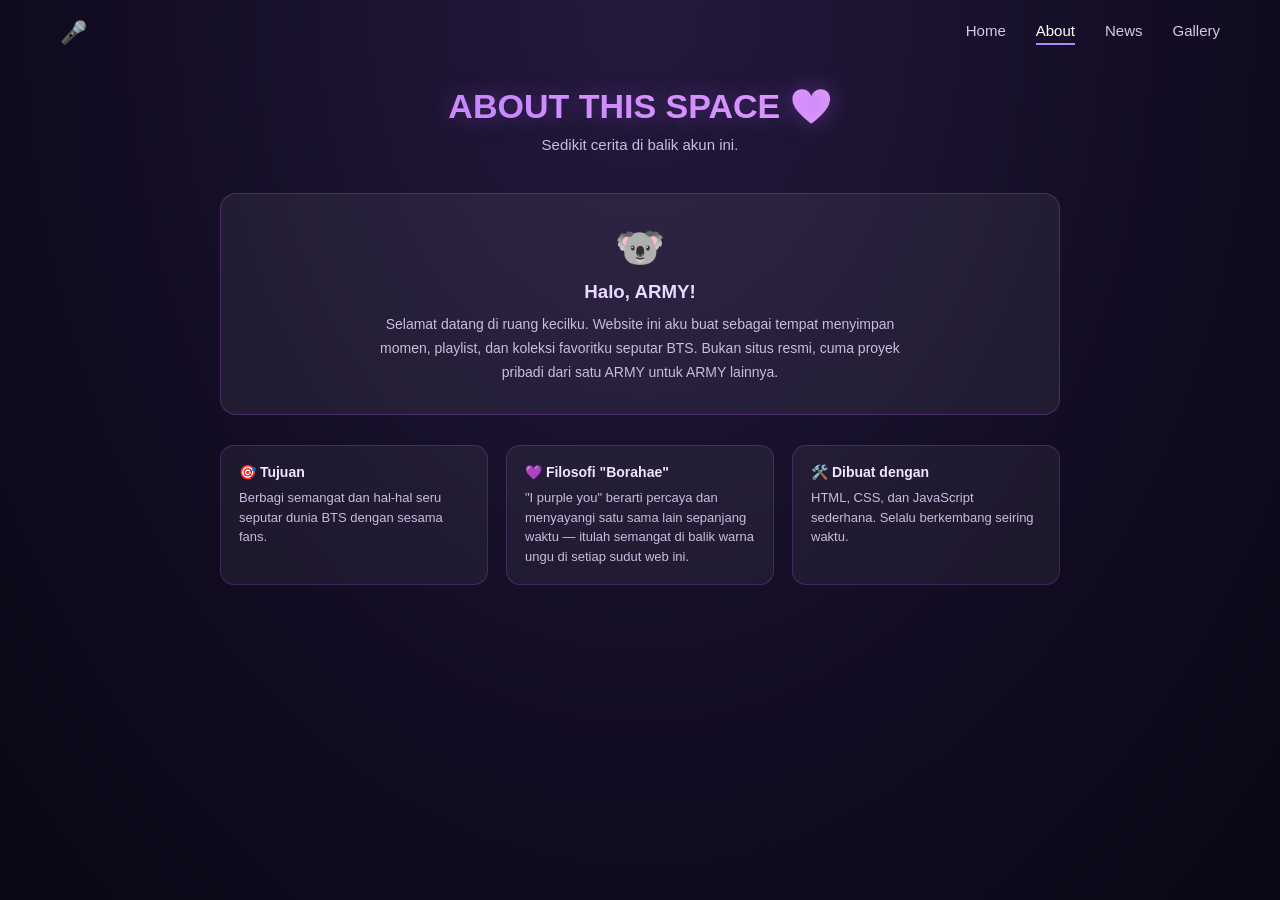
==== about.html @ 941690b8 "Add files via upload" ====
<!DOCTYPE html>
<html lang="id">
<head>
<meta charset="UTF-8">
<meta name="viewport" content="width=device-width, initial-scale=1.0">
<title>About - My ARMY Space</title>
<link rel="stylesheet" href="style.css">
</head>
<body>

  <!-- NAVBAR -->
  <header class="navbar">
    <div class="logo">🎤</div>
    <nav class="nav-links">
      <a href="index.html">Home</a>
      <a href="about.html" class="active">About</a>
      <a href="#">News</a>
      <a href="gallery.html">Gallery</a>
    </nav>
  </header>

  <main class="container">

    <section class="hero">
      <h1>ABOUT THIS SPACE <span>💜</span></h1>
      <p class="subtitle">Sedikit cerita di balik akun ini.</p>
    </section>

    <section class="about-section">
      <div class="about-card">
        <div class="about-avatar">🐨</div>
        <h3>Halo, ARMY!</h3>
        <p>
          Selamat datang di ruang kecilku. Website ini aku buat sebagai tempat menyimpan
          momen, playlist, dan koleksi favoritku seputar BTS. Bukan situs resmi,
          cuma proyek pribadi dari satu ARMY untuk ARMY lainnya.
        </p>
      </div>

      <div class="about-grid">
        <div class="about-item">
          <h4>🎯 Tujuan</h4>
          <p>Berbagi semangat dan hal-hal seru seputar dunia BTS dengan sesama fans.</p>
        </div>
        <div class="about-item">
          <h4>💜 Filosofi "Borahae"</h4>
          <p>"I purple you" berarti percaya dan menyayangi satu sama lain sepanjang waktu — itulah semangat di balik warna ungu di setiap sudut web ini.</p>
        </div>
        <div class="about-item">
          <h4>🛠️ Dibuat dengan</h4>
          <p>HTML, CSS, dan JavaScript sederhana. Selalu berkembang seiring waktu.</p>
        </div>
      </div>
    </section>

  </main>

  <script src="script.js"></script>
</body>
</html>
---- style.css ----
* {
  margin: 0;
  padding: 0;
  box-sizing: border-box;
  font-family: 'Segoe UI', Tahoma, sans-serif;
}

body {
  background: radial-gradient(ellipse at top, #241a3d 0%, #120c22 60%, #0a0714 100%);
  color: #fff;
  min-height: 100vh;
}

/* NAVBAR */
.navbar {
  display: flex;
  align-items: center;
  justify-content: space-between;
  padding: 20px 60px;
}

.logo {
  font-size: 22px;
}

.nav-links {
  display: flex;
  gap: 30px;
}

.nav-links a {
  color: #d4c9f0;
  text-decoration: none;
  font-size: 15px;
  transition: color 0.2s;
}

.nav-links a:hover,
.nav-links a.active {
  color: #fff;
  border-bottom: 2px solid #a78bfa;
  padding-bottom: 4px;
}

/* CONTAINER */
.container {
  max-width: 900px;
  margin: 0 auto;
  padding: 20px 30px 60px;
}

/* HERO */
.hero {
  text-align: center;
  margin-bottom: 40px;
}

.hero h1 {
  font-size: 34px;
  background: linear-gradient(90deg, #c084fc, #f0abfc);
  -webkit-background-clip: text;
  background-clip: text;
  color: transparent;
  text-shadow: 0 0 25px rgba(168, 85, 247, 0.4);
}

.subtitle {
  margin-top: 10px;
  color: #c9bce0;
  font-size: 15px;
}

/* MUSIC PLAYER */
.music-player {
  margin-bottom: 30px;
}

.player-box {
  display: flex;
  align-items: center;
  justify-content: space-between;
  background: rgba(255,255,255,0.06);
  border: 1px solid rgba(168, 85, 247, 0.35);
  border-radius: 50px;
  padding: 10px 20px;
  max-width: 400px;
  margin: 0 auto;
}

.player-info {
  display: flex;
  align-items: center;
  gap: 12px;
}

.music-icon {
  font-size: 20px;
}

.music-cover {
  width: 36px;
  height: 36px;
  border-radius: 50%;
  object-fit: cover;
  border: 1px solid rgba(168, 85, 247, 0.5);
}

.song-title {
  font-size: 13px;
  font-weight: bold;
  color: #f0e6ff;
}

.song-artist {
  font-size: 11px;
  color: #c9bce0;
}

.play-btn {
  background: rgba(168, 85, 247, 0.5);
  border: none;
  color: #fff;
  width: 34px;
  height: 34px;
  border-radius: 50%;
  cursor: pointer;
  font-size: 13px;
  transition: background 0.2s;
}

.play-btn:hover {
  background: rgba(168, 85, 247, 0.8);
}

/* SLIDER */
.slider-header h3 {
  letter-spacing: 1px;
  color: #e9d8ff;
  margin-bottom: 12px;
  font-size: 14px;
}

.slider {
  position: relative;
  border-radius: 16px;
  overflow: hidden;
  box-shadow: 0 0 30px rgba(168, 85, 247, 0.35);
  border: 1px solid rgba(168, 85, 247, 0.4);
}

.slide-track {
  display: flex;
  transition: transform 0.5s ease-in-out;
}

.slide {
  min-width: 100%;
  height: 500px;
  display: flex;
  align-items: center;
  justify-content: center;
  font-size: 20px;
  font-weight: bold;
  color: rgba(255,255,255,0.85);
  overflow: hidden;
  background-size: cover;
  background-position: center;
}

.slide img {
  width: 100%;
  height: 100%;
  object-fit: cover;
  display: block;
}

.arrow {
  position: absolute;
  top: 50%;
  transform: translateY(-50%);
  background: rgba(0,0,0,0.35);
  border: none;
  color: #fff;
  font-size: 18px;
  padding: 10px 14px;
  cursor: pointer;
  border-radius: 50%;
  z-index: 5;
}

.arrow-left { left: 12px; }
.arrow-right { right: 12px; }
.arrow:hover { background: rgba(0,0,0,0.6); }

.dots {
  display: flex;
  justify-content: center;
  gap: 8px;
  margin-top: 14px;
}

.dot {
  width: 8px;
  height: 8px;
  border-radius: 50%;
  background: rgba(255,255,255,0.3);
  cursor: pointer;
  transition: background 0.2s;
}

.dot.active {
  background: #c084fc;
}

/* HUB */
.hub-section {
  margin-top: 50px;
}

.hub-section > h3 {
  color: #e9d8ff;
  letter-spacing: 1px;
  margin-bottom: 16px;
  font-size: 14px;
}

.hub-cards {
  display: grid;
  grid-template-columns: repeat(3, 1fr);
  gap: 18px;
}

.card {
  background: rgba(255,255,255,0.06);
  border: 1px solid rgba(168, 85, 247, 0.3);
  border-radius: 14px;
  padding: 20px;
  text-align: left;
}

.card-icon {
  font-size: 22px;
  margin-bottom: 8px;
}

.card h4 {
  font-size: 15px;
  margin-bottom: 6px;
}

.card p {
  font-size: 13px;
  color: #c9bce0;
  margin-bottom: 16px;
}

.btn {
  background: rgba(168, 85, 247, 0.25);
  border: 1px solid rgba(168, 85, 247, 0.6);
  color: #fff;
  padding: 8px 16px;
  border-radius: 20px;
  font-size: 12px;
  cursor: pointer;
  transition: background 0.2s;
}

.btn:hover {
  background: rgba(168, 85, 247, 0.5);
}

/* ABOUT PAGE */
.about-card {
  background: rgba(255,255,255,0.06);
  border: 1px solid rgba(168, 85, 247, 0.3);
  border-radius: 16px;
  padding: 30px;
  text-align: center;
  margin-bottom: 30px;
}

.about-avatar {
  font-size: 40px;
  margin-bottom: 10px;
}

.about-card h3 {
  color: #e9d8ff;
  margin-bottom: 10px;
}

.about-card p {
  color: #c9bce0;
  font-size: 14px;
  line-height: 1.7;
  max-width: 560px;
  margin: 0 auto;
}

.about-grid {
  display: grid;
  grid-template-columns: repeat(3, 1fr);
  gap: 18px;
}

.about-item {
  background: rgba(255,255,255,0.05);
  border: 1px solid rgba(168, 85, 247, 0.25);
  border-radius: 14px;
  padding: 18px;
}

.about-item h4 {
  font-size: 14px;
  color: #f0e6ff;
  margin-bottom: 8px;
}

.about-item p {
  font-size: 13px;
  color: #c9bce0;
  line-height: 1.5;
}

/* GALLERY PAGE */
.filter-tabs {
  display: flex;
  gap: 10px;
  justify-content: center;
  margin-bottom: 24px;
  flex-wrap: wrap;
}

.tab {
  background: transparent;
  border: 1px solid rgba(168, 85, 247, 0.4);
  color: #d4c9f0;
  padding: 8px 18px;
  border-radius: 20px;
  font-size: 13px;
  cursor: pointer;
  transition: 0.2s;
}

.tab:hover {
  background: rgba(168, 85, 247, 0.2);
}

.tab.active {
  background: rgba(168, 85, 247, 0.5);
  color: #fff;
}

.gallery-grid {
  display: grid;
  grid-template-columns: repeat(3, 1fr);
  gap: 16px;
}

.gallery-item {
  height: 160px;
  border-radius: 14px;
  display: flex;
  align-items: center;
  justify-content: center;
  font-weight: bold;
  color: rgba(255,255,255,0.85);
  border: 1px solid rgba(168, 85, 247, 0.3);
  transition: transform 0.2s;
  overflow: hidden;
  background-size: cover;
  background-position: center;
}

.gallery-item img {
  width: 100%;
  height: 100%;
  object-fit: cover;
  display: block;
}

.gallery-item:hover {
  transform: scale(1.03);
}

.gallery-item.hidden {
  display: none;
}

/* RESPONSIVE */
@media (max-width: 700px) {
  .navbar { padding: 16px 20px; }
  .nav-links { gap: 16px; font-size: 13px; }
  .hub-cards { grid-template-columns: 1fr; }
  .about-grid { grid-template-columns: 1fr; }
  .gallery-grid { grid-template-columns: repeat(2, 1fr); }
  .hero h1 { font-size: 24px; }
}
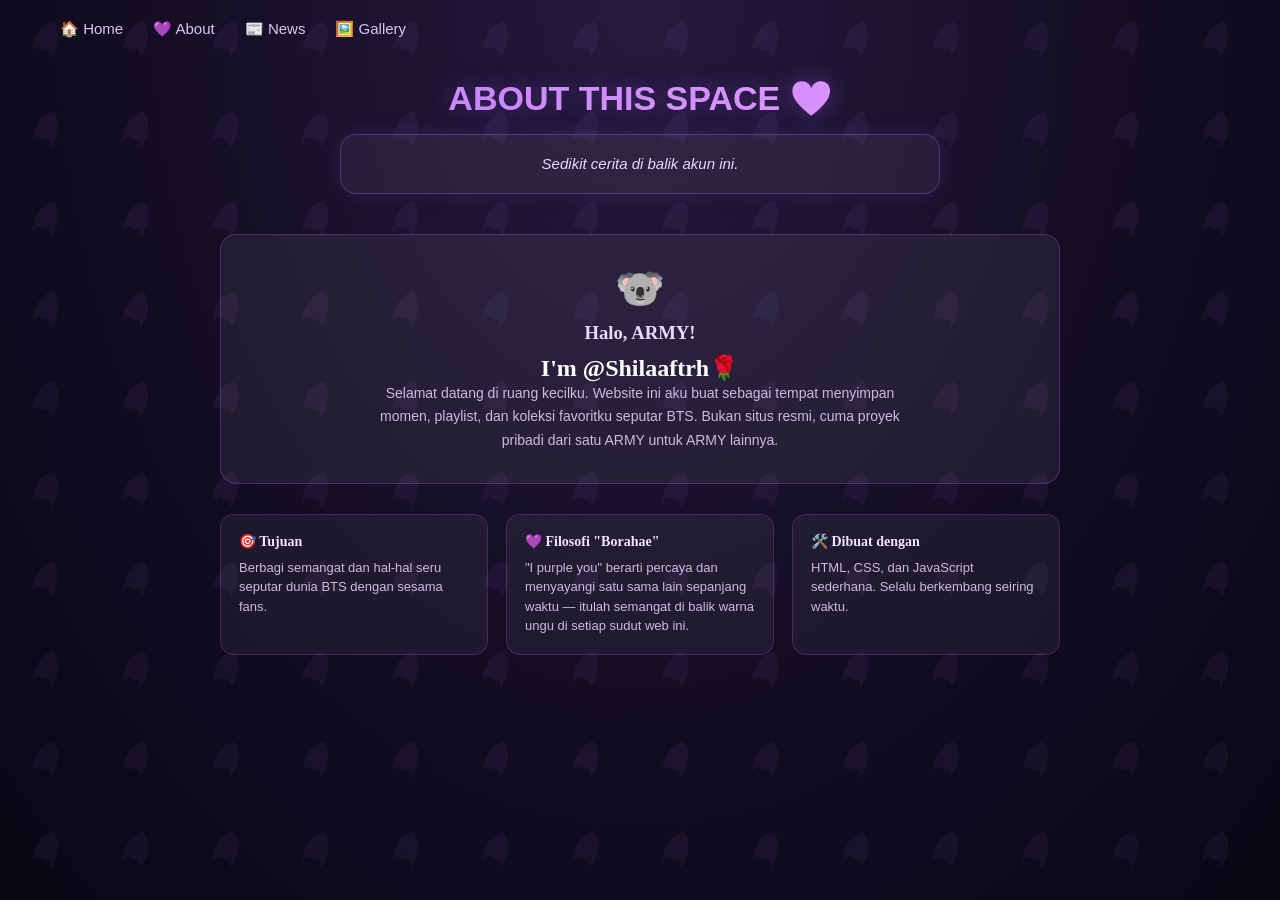
==== commit b956b966: "welcome" ====
--- a/about.html
+++ b/about.html
@@ -10,13 +10,12 @@
 
   <!-- NAVBAR -->
   <header class="navbar">
-    <div class="logo">🎤</div>
     <nav class="nav-links">
-      <a href="index.html">Home</a>
-      <a href="about.html" class="active">About</a>
-      <a href="#">News</a>
-      <a href="gallery.html">Gallery</a>
-    </nav>
+  <a href="index.html">🏠 Home</a>
+  <a href="about.html">💜 About</a>
+  <a href="#">📰 News</a>
+  <a href="gallery.html">🖼️ Gallery</a>
+</nav>
   </header>
 
   <main class="container">
@@ -30,6 +29,7 @@
       <div class="about-card">
         <div class="about-avatar">🐨</div>
         <h3>Halo, ARMY!</h3>
+        <h2>I'm @Shilaaftrh🌹</h2>
         <p>
           Selamat datang di ruang kecilku. Website ini aku buat sebagai tempat menyimpan
           momen, playlist, dan koleksi favoritku seputar BTS. Bukan situs resmi,
--- a/style.css
+++ b/style.css
@@ -2,11 +2,18 @@
   margin: 0;
   padding: 0;
   box-sizing: border-box;
-  font-family: 'Segoe UI', Tahoma, sans-serif;
+  font-family: 'Poppins', sans-serif;
+}
+
+h1, h2, h3, h4 {
+  font-family: 'Baloo 2', cursive;
 }
 
 body {
-  background: radial-gradient(ellipse at top, #241a3d 0%, #120c22 60%, #0a0714 100%);
+  background:
+    url("data:image/svg+xml,%3Csvg xmlns='http://www.w3.org/2000/svg' width='90' height='90'%3E%3Cg transform='rotate(20 45 45)' fill='%23a78bfa' fill-opacity='0.06'%3E%3Cpath d='M45 20 Q60 30 55 55 Q50 45 45 50 Q40 45 35 55 Q30 30 45 20Z'/%3E%3C/g%3E%3C/svg%3E"),
+    radial-gradient(ellipse at top, #241a3d 0%, #120c22 60%, #0a0714 100%);
+  background-repeat: repeat, no-repeat;
   color: #fff;
   min-height: 100vh;
 }
@@ -56,6 +63,7 @@
 }
 
 .hero h1 {
+  font-family: 'Baloo 2', sans-serif;
   font-size: 34px;
   background: linear-gradient(90deg, #c084fc, #f0abfc);
   -webkit-background-clip: text;
@@ -65,72 +73,131 @@
 }
 
 .subtitle {
-  margin-top: 10px;
-  color: #c9bce0;
+  margin-top: 16px;
+  color: #e9d8ff;
   font-size: 15px;
+  font-style: italic;
+  font-family: 'Poppins', sans-serif;
+  background: rgba(255, 255, 255, 0.06);
+  border: 1px solid rgba(168, 85, 247, 0.35);
+  border-radius: 16px;
+  padding: 16px 24px;
+  max-width: 600px;
+  margin-left: auto;
+  margin-right: auto;
+  line-height: 1.7;
+  box-shadow: 0 0 20px rgba(168, 85, 247, 0.15);
 }
 
 /* MUSIC PLAYER */
 .music-player {
   margin-bottom: 30px;
+  display: grid;
+  grid-template-columns: repeat(2, 1fr);
+  gap: 20px;
 }
 
 .player-box {
   display: flex;
-  align-items: center;
-  justify-content: space-between;
+  flex-direction: column;
+  align-items: center;
+  text-align: center;
   background: rgba(255,255,255,0.06);
   border: 1px solid rgba(168, 85, 247, 0.35);
-  border-radius: 50px;
-  padding: 10px 20px;
-  max-width: 400px;
-  margin: 0 auto;
-}
-
-.player-info {
-  display: flex;
-  align-items: center;
-  gap: 12px;
-}
-
-.music-icon {
-  font-size: 20px;
+  border-radius: 20px;
+  padding: 20px;
 }
 
 .music-cover {
-  width: 36px;
-  height: 36px;
-  border-radius: 50%;
+  width: 100%;
+  aspect-ratio: 1 / 1;
   object-fit: cover;
-  border: 1px solid rgba(168, 85, 247, 0.5);
+  border-radius: 14px;
+  margin-bottom: 14px;
+  box-shadow: 0 0 20px rgba(168, 85, 247, 0.3);
+}
+
+.player-details {
+  margin-bottom: 10px;
 }
 
 .song-title {
-  font-size: 13px;
+  font-size: 15px;
   font-weight: bold;
   color: #f0e6ff;
 }
 
 .song-artist {
-  font-size: 11px;
+  font-size: 12px;
   color: #c9bce0;
+  margin-top: 2px;
+}
+
+.progress-row {
+  display: flex;
+  align-items: center;
+  gap: 8px;
+  width: 100%;
+  margin-bottom: 14px;
+}
+
+.time-current,
+.time-remaining {
+  font-size: 10px;
+  color: #c9bce0;
+  min-width: 30px;
+}
+
+.progress-bar {
+  flex: 1;
+  height: 4px;
+  background: rgba(255,255,255,0.15);
+  border-radius: 4px;
+  overflow: hidden;
+}
+
+.progress-fill {
+  height: 100%;
+  width: 0%;
+  background: #c084fc;
+  border-radius: 4px;
+}
+
+.player-controls {
+  display: flex;
+  align-items: center;
+  justify-content: center;
+  gap: 18px;
+}
+
+.ctrl-btn {
+  background: transparent;
+  border: none;
+  color: #d4c9f0;
+  font-size: 16px;
+  cursor: pointer;
 }
 
 .play-btn {
-  background: rgba(168, 85, 247, 0.5);
+  background: rgba(168, 85, 247, 0.6);
   border: none;
   color: #fff;
-  width: 34px;
-  height: 34px;
+  width: 42px;
+  height: 42px;
   border-radius: 50%;
   cursor: pointer;
-  font-size: 13px;
+  font-size: 15px;
   transition: background 0.2s;
 }
 
 .play-btn:hover {
-  background: rgba(168, 85, 247, 0.8);
-}
+  background: rgba(168, 85, 247, 0.85);
+}
+
+@media (max-width: 700px) {
+  .music-player { grid-template-columns: 1fr; }
+}
+
 
 /* SLIDER */
 .slider-header h3 {
@@ -153,19 +220,6 @@
   transition: transform 0.5s ease-in-out;
 }
 
-.slide {
-  min-width: 100%;
-  height: 500px;
-  display: flex;
-  align-items: center;
-  justify-content: center;
-  font-size: 20px;
-  font-weight: bold;
-  color: rgba(255,255,255,0.85);
-  overflow: hidden;
-  background-size: cover;
-  background-position: center;
-}
 
 .slide img {
   width: 100%;
@@ -263,6 +317,8 @@
   font-size: 12px;
   cursor: pointer;
   transition: background 0.2s;
+  display: inline-block;
+  text-decoration: none;
 }
 
 .btn:hover {
@@ -387,6 +443,192 @@
   display: none;
 }
 
+.gallery-footer {
+  text-align: center;
+  margin-top: 50px;
+  padding: 30px 20px;
+  color: #c7b6c0;
+  font-size: 20px;
+  line-height: 1.8;
+  font-style: italic;
+  border-top: 1px solid rgba(58, 15, 28, 0.2); /* garis ungu tipis */
+}
+
+.gallery-footer p {
+  margin: 0;
+}
+
+/* CHANNEL ROW (RUN BTS) */
+.channel-row {
+  display: flex;
+  align-items: center;
+  gap: 10px;
+  text-decoration: none;
+  color: #fff;
+  margin-bottom: 12px;
+  padding: 8px;
+  border-radius: 10px;
+  background: rgba(255,255,255,0.04);
+  transition: background 0.2s;
+}
+
+.channel-row:hover {
+  background: rgba(255,255,255,0.09);
+}
+
+.channel-avatar {
+  width: 32px;
+  height: 32px;
+  border-radius: 50%;
+  background: #ff0000;
+  display: flex;
+  align-items: center;
+  justify-content: center;
+  font-size: 12px;
+  flex-shrink: 0;
+}
+
+.channel-name {
+  font-size: 12px;
+  font-weight: bold;
+}
+
+.channel-sub {
+  font-size: 10px;
+  color: #c9bce0;
+}
+
+/* BT21 GRID */
+.bt21-grid {
+  display: grid;
+  grid-template-columns: repeat(4, 1fr);
+  gap: 16px;
+  margin-bottom: 20px;
+}
+
+.bt21-card {
+  background: rgba(255,255,255,0.06);
+  border: 1px solid rgba(168, 85, 247, 0.3);
+  border-radius: 14px;
+  padding: 20px 10px;
+  text-align: center;
+  text-decoration: none;
+  color: #fff;
+  transition: transform 0.2s, background 0.2s;
+}
+
+.bt21-card:hover {
+  transform: translateY(-4px);
+  background: rgba(168, 85, 247, 0.15);
+}
+
+.bt21-icon {
+  width: 60px;
+  height: 60px;
+  object-fit: cover;
+  border-radius: 50%;
+  margin-bottom: 8px;
+  border: 2px solid rgba(168, 85, 247, 0.4);
+}
+
+.bt21-card-van {
+  grid-column: 1 / -1;
+  padding: 28px 10px;
+}
+
+.bt21-card-van .bt21-icon {
+  width: 90px;
+  height: 90px;
+}
+
+.bt21-card-van .bt21-name {
+  font-size: 18px;
+}
+
+.bt21-name {
+  font-weight: bold;
+  font-size: 14px;
+}
+
+.bt21-owner {
+  font-size: 11px;
+  color: #c9bce0;
+  margin-top: 2px;
+}
+
+.bt21-note {
+  font-size: 12px;
+  color: #a99bc4;
+  text-align: center;
+  font-style: italic;
+}
+
+/* VIDEO LIST (RUN BTS) */
+.channel-row-big {
+  display: flex;
+  align-items: center;
+  gap: 12px;
+  margin-bottom: 20px;
+  padding: 12px;
+  background: rgba(255,255,255,0.05);
+  border-radius: 14px;
+}
+
+.channel-row-big .channel-avatar {
+  width: 44px;
+  height: 44px;
+  font-size: 16px;
+}
+
+.channel-row-big .channel-name {
+  font-size: 15px;
+}
+
+.video-item {
+  display: flex;
+  align-items: center;
+  gap: 14px;
+  background: rgba(255,255,255,0.05);
+  border: 1px solid rgba(168, 85, 247, 0.25);
+  border-radius: 12px;
+  padding: 12px;
+  margin-bottom: 12px;
+  text-decoration: none;
+  color: #fff;
+  transition: background 0.2s;
+}
+
+.video-item:hover {
+  background: rgba(168, 85, 247, 0.15);
+}
+
+.video-thumb {
+  width: 60px;
+  height: 60px;
+  background: rgba(168, 85, 247, 0.2);
+  border-radius: 10px;
+  display: flex;
+  align-items: center;
+  justify-content: center;
+  font-size: 22px;
+  flex-shrink: 0;
+}
+
+.video-title {
+  font-size: 14px;
+  font-weight: bold;
+  margin-bottom: 3px;
+}
+
+.video-channel {
+  font-size: 12px;
+  color: #c9bce0;
+}
+
+@media (max-width: 700px) {
+  .bt21-grid { grid-template-columns: repeat(2, 1fr); }
+}
+
 /* RESPONSIVE */
 @media (max-width: 700px) {
   .navbar { padding: 16px 20px; }
@@ -395,4 +637,162 @@
   .about-grid { grid-template-columns: 1fr; }
   .gallery-grid { grid-template-columns: repeat(2, 1fr); }
   .hero h1 { font-size: 24px; }
+}
+
+/* BT21 MODAL GALLERY */
+.bt21-modal {
+  display: none;
+  position: fixed;
+  top: 0; left: 0;
+  width: 100%; height: 100%;
+  background: rgba(0,0,0,0.75);
+  z-index: 999;
+  align-items: center;
+  justify-content: center;
+}
+
+.bt21-modal.active {
+  display: flex;
+}
+
+.bt21-modal-content {
+  background: #1a1330;
+  border: 1px solid rgba(168, 85, 247, 0.4);
+  border-radius: 20px;
+  padding: 30px;
+  max-width: 500px;
+  width: 90%;
+  max-height: 80vh;
+  overflow-y: auto;
+  text-align: center;
+  position: relative;
+}
+
+.bt21-modal-close {
+  position: absolute;
+  top: 14px;
+  right: 14px;
+  background: rgba(255,255,255,0.1);
+  border: none;
+  color: #fff;
+  width: 30px;
+  height: 30px;
+  border-radius: 50%;
+  cursor: pointer;
+  font-size: 14px;
+}
+
+#bt21ModalName {
+  color: #e9d8ff;
+  margin-bottom: 16px;
+  font-size: 20px;
+}
+
+.bt21-modal-gallery {
+  display: grid;
+  grid-template-columns: repeat(3, 1fr);
+  gap: 10px;
+  margin-bottom: 20px;
+}
+
+.bt21-modal-gallery img {
+  width: 100%;
+  height: 100px;
+  object-fit: cover;
+  border-radius: 10px;
+}
+
+.bt21-modal-empty {
+  color: #a99bc4;
+  font-size: 13px;
+  font-style: italic;
+  margin-bottom: 20px;
+}
+
+/* SLIDER CARD STYLE */
+.slide {
+  position: relative;
+  display: flex;
+  align-items: center;
+  min-height: 280px;
+  border-radius: 20px;
+  overflow: hidden;
+  padding: 24px;
+  flex: 0 0 100%;
+  width: 100%;
+}
+
+.slide-photo {
+  position: absolute;
+  top: 0;
+  right: 0;
+  bottom: 0;
+  left: 0;
+  width: 100%;
+  height: 100%;
+  object-fit: cover;
+  z-index: 1;
+}
+
+.slide::before {
+  content: "";
+  position: absolute;
+  inset: 0;
+  background: url("data:image/svg+xml,%3Csvg xmlns='http://www.w3.org/2000/svg' width='90' height='90'%3E%3Cg transform='rotate(20 45 45)' fill='%23ffffff' fill-opacity='0.08'%3E%3Cpath d='M45 20 Q60 30 55 55 Q50 45 45 50 Q40 45 35 55 Q30 30 45 20Z'/%3E%3C/g%3E%3C/svg%3E");
+  background-repeat: repeat;
+  z-index: 0;
+  pointer-events: none;
+}
+
+.slide-text {
+  position: relative;
+  z-index: 2;
+  max-width: 58%;
+  color: #35033a;
+  background: linear-gradient(to right, rgba(15,8,28,0.85), rgba(15,8,28,0.2));
+  padding: 16px;
+  border-radius: 14px;
+}
+
+.slide-text h2 {
+  font-size: 28px;
+  letter-spacing: 1px;
+  margin-bottom: 8px;
+  color: #7a3c6b;
+  text-shadow: 0 2px 10px rgba(0,0,0,0.4);
+  position: relative;
+  display: inline-block;
+}
+
+.slide-text h2::after {
+  content: "";
+  display: block;
+  width: 40px;
+  height: 3px;
+  background: #3b0935;
+  border-radius: 3px;
+  margin-top: 6px;
+  opacity: 0.8;
+}
+
+.slide-text p {
+  font-size: 13px;
+  line-height: 1.5;
+  color: rgba(139, 76, 115, 0.9);
+  margin-bottom: 10px;
+}
+
+.slide-link {
+  font-size: 12px;
+  font-weight: bold;
+  color: #fff;
+  text-decoration: underline;
+}
+
+.slider-section {
+  background:
+    url("data:image/svg+xml,%3Csvg xmlns='http://www.w3.org/2000/svg' width='90' height='90'%3E%3Cg transform='rotate(20 45 45)' fill='%23a78bfa' fill-opacity='0.08'%3E%3Cpath d='M45 20 Q60 30 55 55 Q50 45 45 50 Q40 45 35 55 Q30 30 45 20Z'/%3E%3C/g%3E%3C/svg%3E");
+  background-repeat: repeat;
+  border-radius: 20px;
+  padding: 20px;
 }
